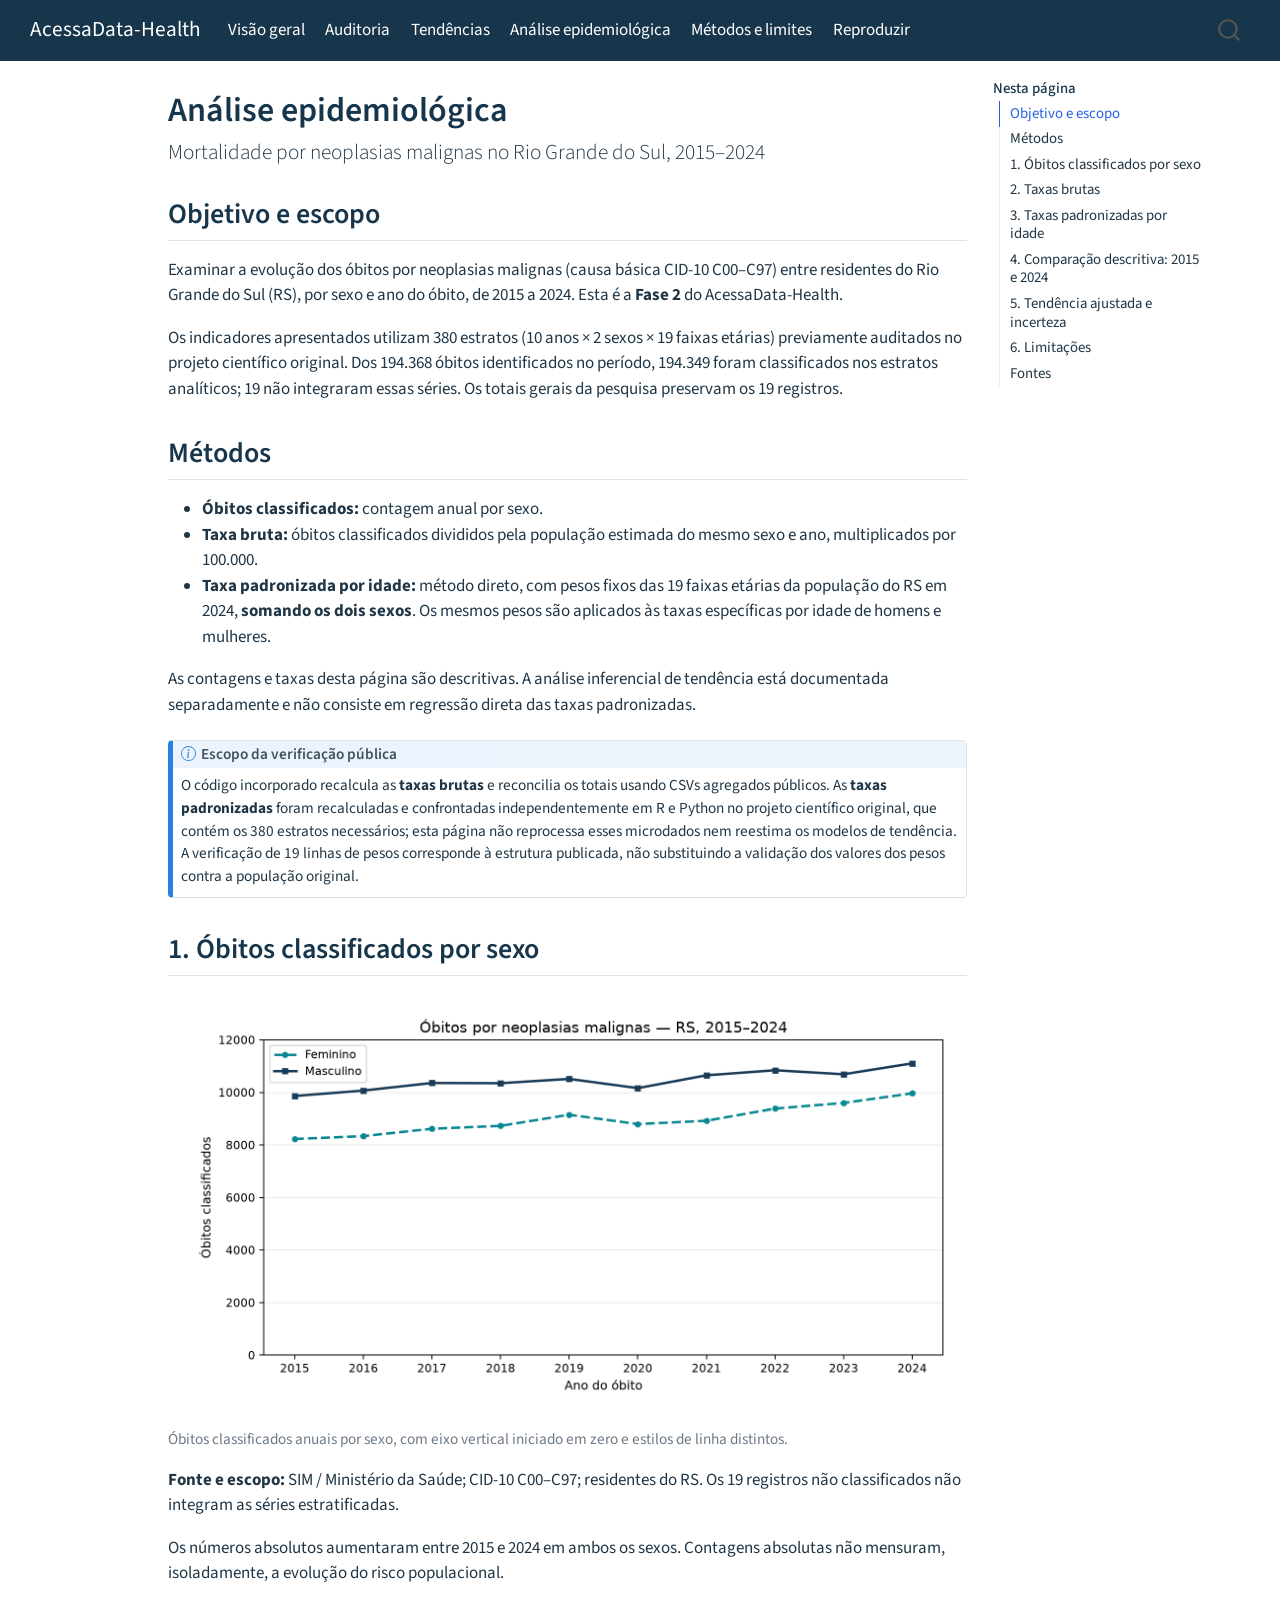
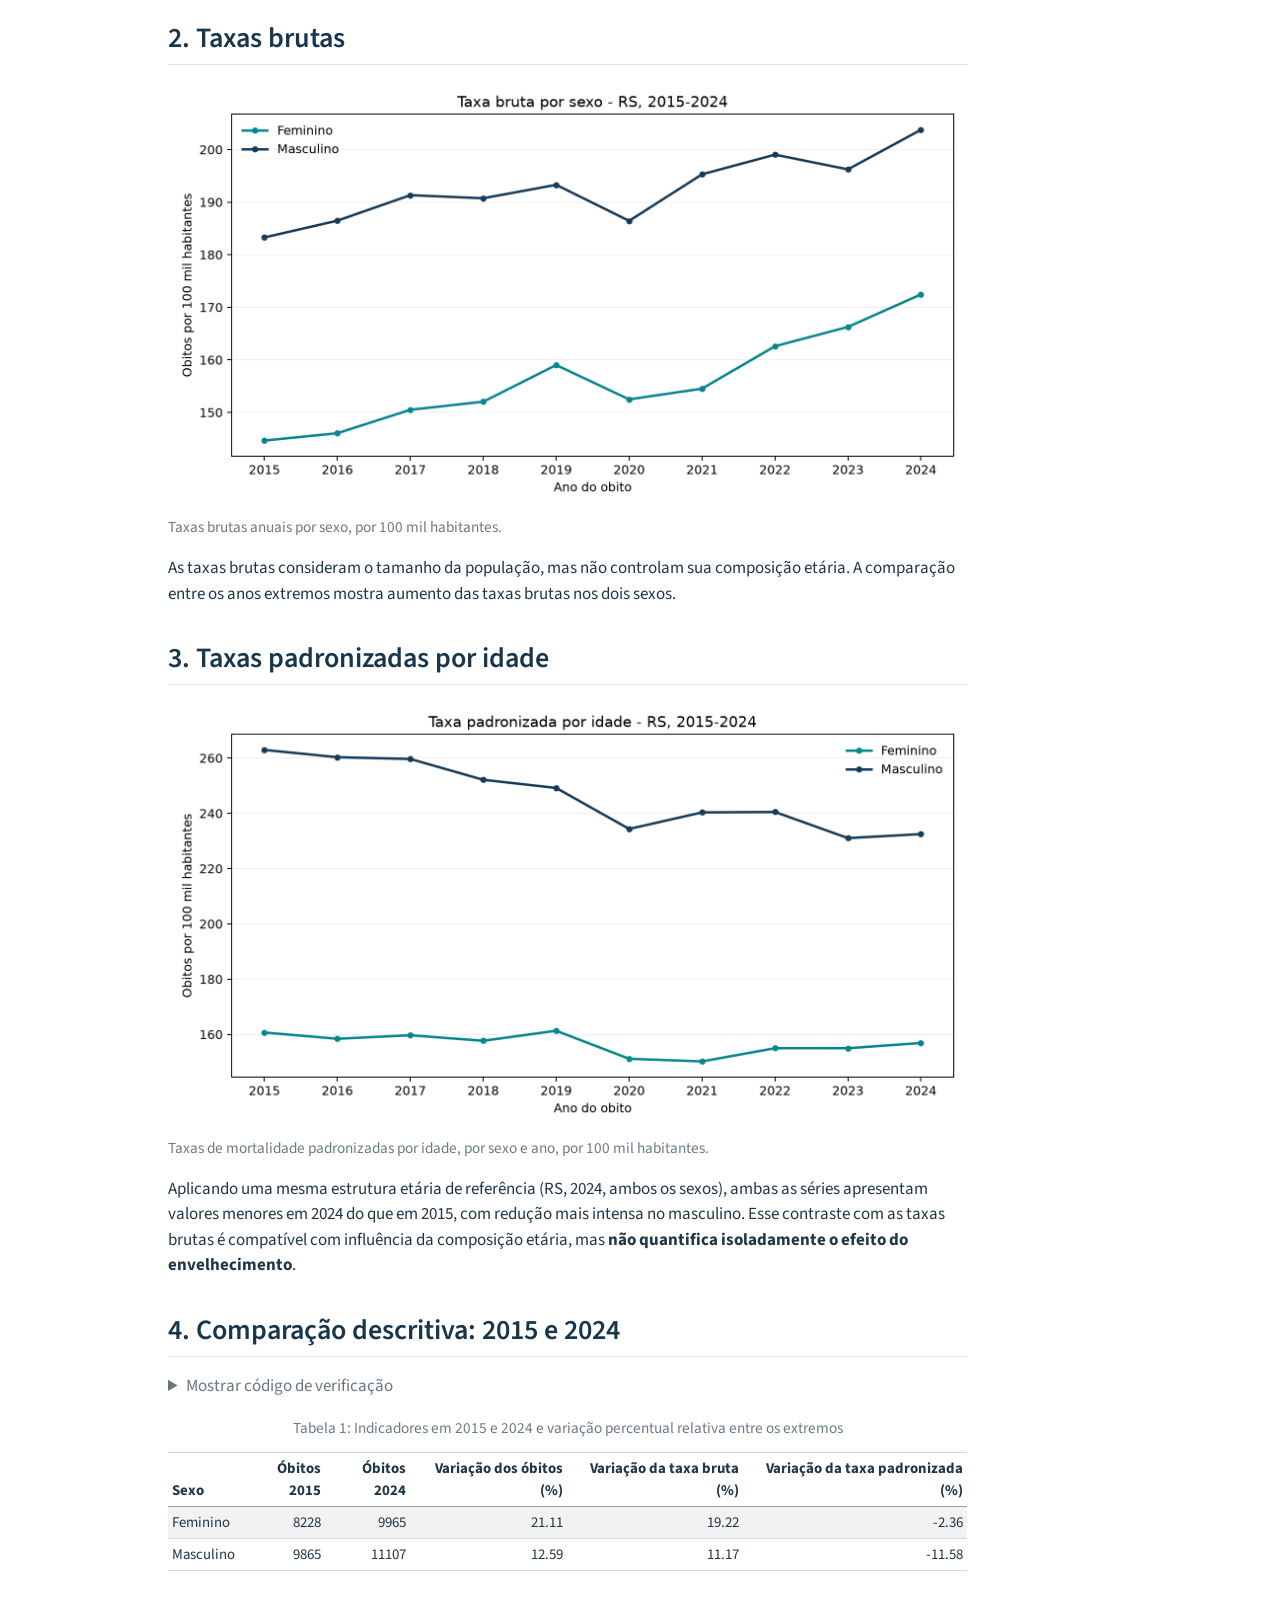
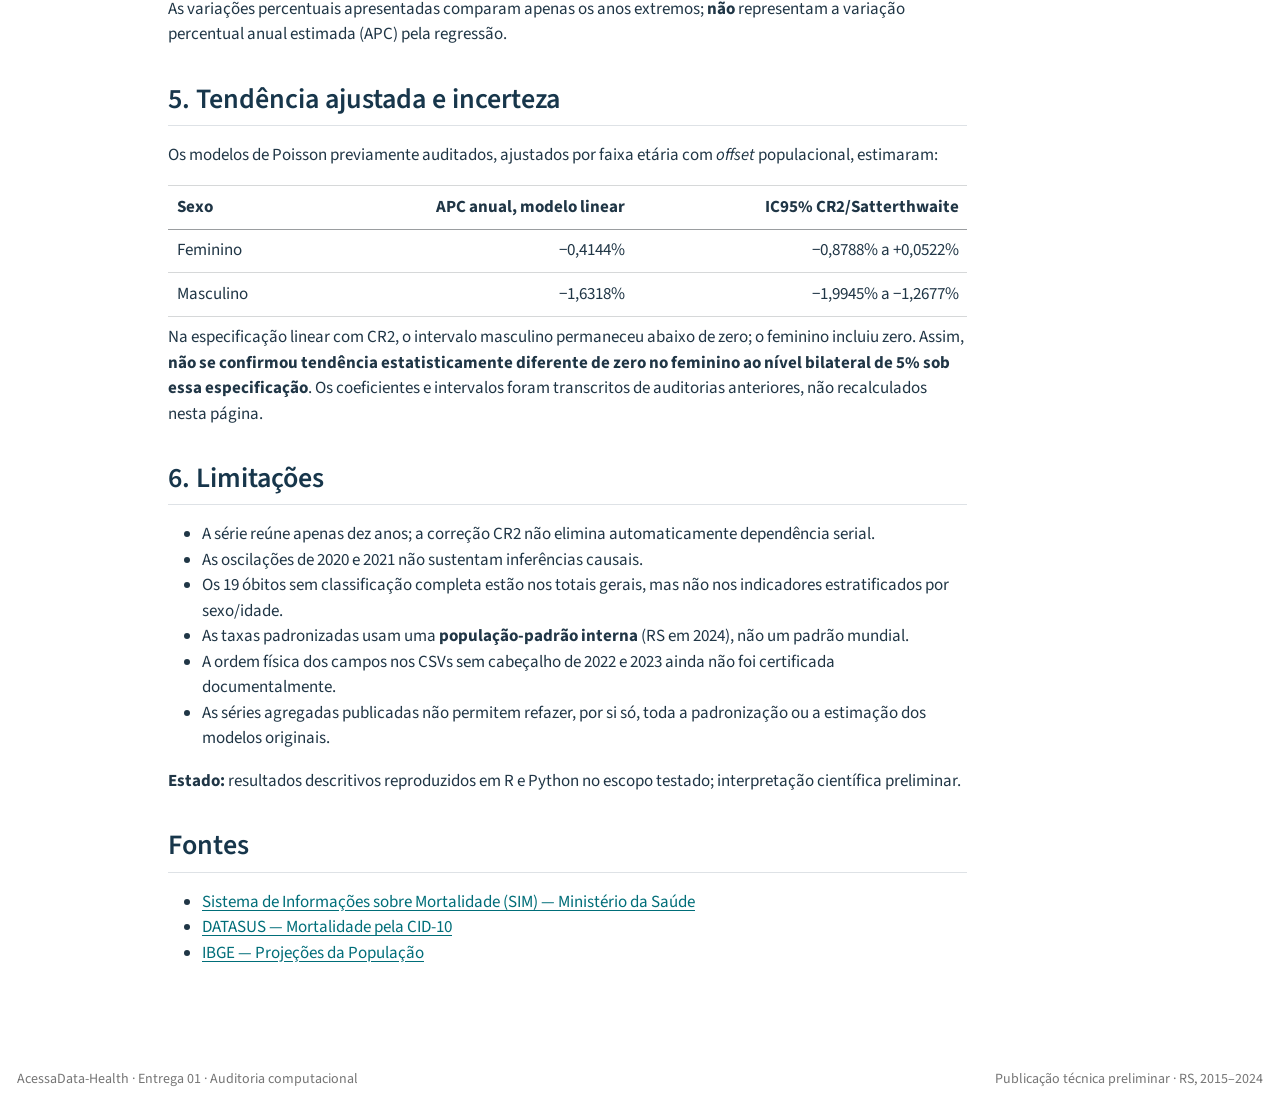
==== docs/analise_epidemiologica.html @ 7ca45cd9 "feat(health): adiciona analise epidemiologica da fase 2" ====
<!DOCTYPE html>
<html xmlns="http://www.w3.org/1999/xhtml" lang="pt-BR" xml:lang="pt-BR"><head>

<meta charset="utf-8">
<meta name="generator" content="quarto-1.11.9">

<meta name="viewport" content="width=device-width, initial-scale=1.0, user-scalable=yes">


<title>Análise epidemiológica – AcessaData-Health</title>
<style>
/* Default styles provided by pandoc.
** See https://pandoc.org/MANUAL.html#variables-for-html for config info.
*/
span.smallcaps{font-variant: small-caps;}
div.columns{display: flex; gap: 1.5em;}
div.column{flex: auto;}
@media screen {
div.columns{gap: min(4vw, 1.5em);}
div.column{overflow-x: auto;}
}
div.hanging-indent{margin-left: 1.5em; text-indent: -1.5em;}
ul.task-list{list-style: none;}
ul.task-list li input[type="checkbox"] {
  width: 0.8em;
  margin: 0 0.8em 0.2em -1em; /* quarto-specific, see https://github.com/quarto-dev/quarto-cli/issues/4556 */ 
  vertical-align: middle;
}
/* CSS for syntax highlighting */
html { -webkit-text-size-adjust: 100%; }
pre > code.sourceCode { white-space: pre; position: relative; }
pre > code.sourceCode > span { display: inline-block; line-height: 1.25; }
pre > code.sourceCode > span:empty { height: 1.2em; }
.sourceCode { overflow: visible; }
code.sourceCode > span { color: inherit; text-decoration: inherit; }
div.sourceCode { margin: 1em 0; }
pre.sourceCode { margin: 0; }
@media screen {
div.sourceCode { overflow: auto; }
}
@media print {
pre > code.sourceCode { white-space: pre-wrap; }
pre > code.sourceCode > span { text-indent: -5em; padding-left: 5em; }
}
pre.numberSource code
  { counter-reset: source-line 0; }
pre.numberSource code > span
  { position: relative; left: -4em; counter-increment: source-line; }
pre.numberSource code > span > a:first-child::before
  { content: counter(source-line);
    position: relative; left: -1em; text-align: right; vertical-align: baseline;
    border: none; display: inline-block;
    -webkit-touch-callout: none; -webkit-user-select: none;
    -khtml-user-select: none; -moz-user-select: none;
    -ms-user-select: none; user-select: none;
    padding: 0 4px; width: 4em;
  }
pre.numberSource { margin-left: 3em;  padding-left: 4px; }
div.sourceCode
  {   }
@media screen {
pre > code.sourceCode > span > a:first-child::before { text-decoration: underline; }
}
</style>


<script src="site_libs/quarto-nav/quarto-nav.js"></script>
<script src="site_libs/quarto-nav/headroom.min.js"></script>
<script src="site_libs/clipboard/clipboard.min.js"></script>
<script src="site_libs/quarto-search/autocomplete.umd.js"></script>
<script src="site_libs/quarto-search/fuse.min.js"></script>
<script src="site_libs/quarto-search/quarto-search.js"></script>
<meta name="quarto:offset" content="./">
<script src="site_libs/quarto-html/quarto.js" type="module"></script>
<script src="site_libs/quarto-html/tabsets/tabsets.js" type="module"></script>
<script src="site_libs/quarto-html/scrollable-regions/scrollable-regions.js" type="module"></script>
<script src="site_libs/quarto-html/popper.min.js"></script>
<script src="site_libs/quarto-html/tippy.umd.min.js"></script>
<script src="site_libs/quarto-html/anchor.min.js"></script>
<link href="site_libs/quarto-html/tippy.css" rel="stylesheet">
<link href="site_libs/quarto-html/quarto-syntax-highlighting-63b5708e65d6cd79cd7618c58d0c21e7.css" rel="stylesheet" id="quarto-text-highlighting-styles">
<script src="site_libs/bootstrap/bootstrap.min.js"></script>
<link href="site_libs/bootstrap/bootstrap-icons.css" rel="stylesheet">
<link href="site_libs/bootstrap/bootstrap-48eea8e06ff06eb442a2daacfce5ac08.min.css" rel="stylesheet" append-hash="true" id="quarto-bootstrap" data-mode="light">
<script id="quarto-search-options" type="application/json">{
  "location": "navbar",
  "copy-button": false,
  "collapse-after": 3,
  "panel-placement": "end",
  "type": "overlay",
  "limit": 50,
  "keyboard-shortcut": [
    "f",
    "/",
    "s"
  ],
  "show-item-context": false,
  "language": {
    "search-no-results-text": "Nenhum resultado",
    "search-matching-documents-text": "documentos correspondentes",
    "search-copy-link-title": "Copiar link para a busca",
    "search-hide-matches-text": "Esconder correspondências adicionais",
    "search-more-match-text": "mais correspondência neste documento",
    "search-more-matches-text": "mais correspondências neste documento",
    "search-clear-button-title": "Limpar",
    "search-text-placeholder": "",
    "search-detached-cancel-button-title": "Cancelar",
    "search-submit-button-title": "Enviar",
    "search-label": "Procurar"
  }
}</script>


<link rel="stylesheet" href="styles.css">
</head>

<body class="nav-fixed quarto-light"><a id="quarto-skip-link" class="visually-hidden-focusable" href="#quarto-document-content">Pular para o conteúdo principal</a>

<div id="quarto-search-results"></div>
  <header id="quarto-header" class="headroom fixed-top">
    <nav class="navbar navbar-expand-lg " data-bs-theme="dark" aria-label="Site">
      <div class="navbar-container container-fluid">
      <div class="navbar-brand-container mx-auto">
    <a class="navbar-brand" href="./index.html">
    <span class="navbar-title">AcessaData-Health</span>
    </a>
  </div>
          <button class="navbar-toggler" type="button" data-bs-toggle="collapse" data-bs-target="#navbarCollapse" aria-controls="navbarCollapse" aria-expanded="false" aria-label="Alternar de navegação" onclick="if (window.quartoToggleHeadroom) { window.quartoToggleHeadroom(); }">
  <span class="navbar-toggler-icon"></span>
</button>
          <div class="collapse navbar-collapse" id="navbarCollapse">
            <ul class="navbar-nav navbar-nav-scroll me-auto">
  <li class="nav-item">
    <a class="nav-link" href="./index.html"> 
<span class="menu-text">Visão geral</span></a>
  </li>  
  <li class="nav-item">
    <a class="nav-link" href="./auditoria.html"> 
<span class="menu-text">Auditoria</span></a>
  </li>  
  <li class="nav-item">
    <a class="nav-link" href="./tendencias.html"> 
<span class="menu-text">Tendências</span></a>
  </li>  
  <li class="nav-item">
    <a class="nav-link active" href="./analise_epidemiologica.html" aria-current="page"> 
<span class="menu-text">Análise epidemiológica</span></a>
  </li>  
  <li class="nav-item">
    <a class="nav-link" href="./metodologia.html"> 
<span class="menu-text">Métodos e limites</span></a>
  </li>  
  <li class="nav-item">
    <a class="nav-link" href="./reproducibilidade.html"> 
<span class="menu-text">Reproduzir</span></a>
  </li>  
</ul>
          </div> <!-- /navcollapse -->
            <div class="quarto-navbar-tools">
</div>
            <div id="quarto-search" class="" title="Procurar"></div>
      </div> <!-- /container-fluid -->
    </nav>
</header>
<!-- content -->
<div id="quarto-content" class="quarto-container page-columns page-rows-contents page-layout-article page-navbar">
<!-- sidebar -->
<!-- margin-sidebar -->
    <div id="quarto-margin-sidebar" class="sidebar margin-sidebar">
        <nav id="TOC" role="doc-toc" aria-labelledby="toc-title" class="toc-active">
    <h2 id="toc-title">Nesta página</h2>
   
  <ul>
  <li><a href="#objetivo-e-escopo" id="toc-objetivo-e-escopo" class="nav-link active" data-scroll-target="#objetivo-e-escopo">Objetivo e escopo</a></li>
  <li><a href="#métodos" id="toc-métodos" class="nav-link" data-scroll-target="#métodos">Métodos</a></li>
  <li><a href="#óbitos-classificados-por-sexo" id="toc-óbitos-classificados-por-sexo" class="nav-link" data-scroll-target="#óbitos-classificados-por-sexo">1. Óbitos classificados por sexo</a></li>
  <li><a href="#taxas-brutas" id="toc-taxas-brutas" class="nav-link" data-scroll-target="#taxas-brutas">2. Taxas brutas</a></li>
  <li><a href="#taxas-padronizadas-por-idade" id="toc-taxas-padronizadas-por-idade" class="nav-link" data-scroll-target="#taxas-padronizadas-por-idade">3. Taxas padronizadas por idade</a></li>
  <li><a href="#comparação-descritiva-2015-e-2024" id="toc-comparação-descritiva-2015-e-2024" class="nav-link" data-scroll-target="#comparação-descritiva-2015-e-2024">4. Comparação descritiva: 2015 e 2024</a></li>
  <li><a href="#tendência-ajustada-e-incerteza" id="toc-tendência-ajustada-e-incerteza" class="nav-link" data-scroll-target="#tendência-ajustada-e-incerteza">5. Tendência ajustada e incerteza</a></li>
  <li><a href="#limitações" id="toc-limitações" class="nav-link" data-scroll-target="#limitações">6. Limitações</a></li>
  <li><a href="#fontes" id="toc-fontes" class="nav-link" data-scroll-target="#fontes">Fontes</a></li>
  </ul>
</nav>
    </div>
<!-- main -->
<main class="content" id="quarto-document-content" tabindex="-1">

<header id="title-block-header" class="quarto-title-block default">
<div class="quarto-title">
<h1 class="title">Análise epidemiológica</h1>
<p class="subtitle lead">Mortalidade por neoplasias malignas no Rio Grande do Sul, 2015–2024</p>
</div>



<div class="quarto-title-meta">

    
  
    
  </div>
  


</header>


<section id="objetivo-e-escopo" class="level2">
<h2 class="anchored" data-anchor-id="objetivo-e-escopo">Objetivo e escopo</h2>
<p>Examinar a evolução dos óbitos por neoplasias malignas (causa básica CID-10 C00–C97) entre residentes do Rio Grande do Sul (RS), por sexo e ano do óbito, de 2015 a 2024. Esta é a <strong>Fase 2</strong> do AcessaData-Health.</p>
<p>Os indicadores apresentados utilizam 380 estratos (10 anos × 2 sexos × 19 faixas etárias) previamente auditados no projeto científico original. Dos 194.368 óbitos identificados no período, 194.349 foram classificados nos estratos analíticos; 19 não integraram essas séries. Os totais gerais da pesquisa preservam os 19 registros.</p>
</section>
<section id="métodos" class="level2">
<h2 class="anchored" data-anchor-id="métodos">Métodos</h2>
<ul>
<li><strong>Óbitos classificados:</strong> contagem anual por sexo.</li>
<li><strong>Taxa bruta:</strong> óbitos classificados divididos pela população estimada do mesmo sexo e ano, multiplicados por 100.000.</li>
<li><strong>Taxa padronizada por idade:</strong> método direto, com pesos fixos das 19 faixas etárias da população do RS em 2024, <strong>somando os dois sexos</strong>. Os mesmos pesos são aplicados às taxas específicas por idade de homens e mulheres.</li>
</ul>
<p>As contagens e taxas desta página são descritivas. A análise inferencial de tendência está documentada separadamente e não consiste em regressão direta das taxas padronizadas.</p>
<div class="callout callout-style-default callout-note callout-titled">
<div class="callout-header d-flex align-content-center">
<div class="callout-icon-container">
<i class="callout-icon"></i>
</div>
<div class="callout-title-container flex-fill">
<span class="screen-reader-only">Nota</span>Escopo da verificação pública
</div>
</div>
<div class="callout-body-container callout-body">
<p>O código incorporado recalcula as <strong>taxas brutas</strong> e reconcilia os totais usando CSVs agregados públicos. As <strong>taxas padronizadas</strong> foram recalculadas e confrontadas independentemente em R e Python no projeto científico original, que contém os 380 estratos necessários; esta página não reprocessa esses microdados nem reestima os modelos de tendência. A verificação de 19 linhas de pesos corresponde à estrutura publicada, não substituindo a validação dos valores dos pesos contra a população original.</p>
</div>
</div>
</section>
<section id="óbitos-classificados-por-sexo" class="level2">
<h2 class="anchored" data-anchor-id="óbitos-classificados-por-sexo">1. Óbitos classificados por sexo</h2>
<div class="quarto-figure quarto-figure-center">
<figure class="figure">
<p><img src="imagens_fase02/obitos_classificados_por_sexo_padronizado.png" class="img-fluid figure-img" style="width:100.0%" alt="Gráfico de linhas de 2015 a 2024. Os óbitos classificados masculinos permanecem acima dos femininos em todos os anos. Ambas as séries terminam acima de seus valores de 2015. A escala vertical começa em zero."></p>
<figcaption>Óbitos classificados anuais por sexo, com eixo vertical iniciado em zero e estilos de linha distintos.</figcaption>
</figure>
</div>
<p><strong>Fonte e escopo:</strong> SIM / Ministério da Saúde; CID-10 C00–C97; residentes do RS. Os 19 registros não classificados não integram as séries estratificadas.</p>
<p>Os números absolutos aumentaram entre 2015 e 2024 em ambos os sexos. Contagens absolutas não mensuram, isoladamente, a evolução do risco populacional.</p>
</section>
<section id="taxas-brutas" class="level2">
<h2 class="anchored" data-anchor-id="taxas-brutas">2. Taxas brutas</h2>
<div class="quarto-figure quarto-figure-center">
<figure class="figure">
<p><img src="imagens_fase02/taxa_bruta_por_sexo.png" class="img-fluid figure-img" style="width:100.0%" alt="Gráfico de linhas de taxas brutas por 100 mil habitantes, de 2015 a 2024. As séries masculina e feminina apresentam valores mais altos em 2024 do que em 2015."></p>
<figcaption>Taxas brutas anuais por sexo, por 100 mil habitantes.</figcaption>
</figure>
</div>
<p>As taxas brutas consideram o tamanho da população, mas não controlam sua composição etária. A comparação entre os anos extremos mostra aumento das taxas brutas nos dois sexos.</p>
</section>
<section id="taxas-padronizadas-por-idade" class="level2">
<h2 class="anchored" data-anchor-id="taxas-padronizadas-por-idade">3. Taxas padronizadas por idade</h2>
<div class="quarto-figure quarto-figure-center">
<figure class="figure">
<p><img src="imagens_fase02/taxa_padronizada_por_sexo.png" class="img-fluid figure-img" style="width:100.0%" alt="Gráfico de linhas das taxas padronizadas por idade, de 2015 a 2024. A série masculina apresenta queda expressiva no período, enquanto a feminina oscila em faixa mais estreita e termina ligeiramente abaixo do valor inicial."></p>
<figcaption>Taxas de mortalidade padronizadas por idade, por sexo e ano, por 100 mil habitantes.</figcaption>
</figure>
</div>
<p>Aplicando uma mesma estrutura etária de referência (RS, 2024, ambos os sexos), ambas as séries apresentam valores menores em 2024 do que em 2015, com redução mais intensa no masculino. Esse contraste com as taxas brutas é compatível com influência da composição etária, mas <strong>não quantifica isoladamente o efeito do envelhecimento</strong>.</p>
</section>
<section id="comparação-descritiva-2015-e-2024" class="level2">
<h2 class="anchored" data-anchor-id="comparação-descritiva-2015-e-2024">4. Comparação descritiva: 2015 e 2024</h2>
<div class="cell">
<details class="code-fold">
<summary>Mostrar código de verificação</summary>
<div class="code-copy-outer-scaffold"><div class="sourceCode cell-code" id="cb1"><pre class="sourceCode r code-with-copy"><code class="sourceCode r"><span id="cb1-1"><a href="#cb1-1" aria-hidden="true" tabindex="-1"></a>inicio <span class="ot">&lt;-</span> series[series<span class="sc">$</span>ano <span class="sc">==</span> <span class="dv">2015</span>, ]</span>
<span id="cb1-2"><a href="#cb1-2" aria-hidden="true" tabindex="-1"></a>fim <span class="ot">&lt;-</span> series[series<span class="sc">$</span>ano <span class="sc">==</span> <span class="dv">2024</span>, ]</span>
<span id="cb1-3"><a href="#cb1-3" aria-hidden="true" tabindex="-1"></a>comp <span class="ot">&lt;-</span> <span class="fu">merge</span>(inicio, fim, <span class="at">by =</span> <span class="st">"sexo"</span>, <span class="at">suffixes =</span> <span class="fu">c</span>(<span class="st">"_2015"</span>, <span class="st">"_2024"</span>))</span>
<span id="cb1-4"><a href="#cb1-4" aria-hidden="true" tabindex="-1"></a>var_pct <span class="ot">&lt;-</span> <span class="cf">function</span>(x0, x1) <span class="dv">100</span> <span class="sc">*</span> (x1 <span class="sc">/</span> x0 <span class="sc">-</span> <span class="dv">1</span>)</span>
<span id="cb1-5"><a href="#cb1-5" aria-hidden="true" tabindex="-1"></a></span>
<span id="cb1-6"><a href="#cb1-6" aria-hidden="true" tabindex="-1"></a>resumo <span class="ot">&lt;-</span> <span class="fu">data.frame</span>(</span>
<span id="cb1-7"><a href="#cb1-7" aria-hidden="true" tabindex="-1"></a>  <span class="at">Sexo =</span> comp<span class="sc">$</span>sexo,</span>
<span id="cb1-8"><a href="#cb1-8" aria-hidden="true" tabindex="-1"></a>  <span class="st">`</span><span class="at">Óbitos 2015</span><span class="st">`</span> <span class="ot">=</span> comp<span class="sc">$</span>obitos_classificados_2015,</span>
<span id="cb1-9"><a href="#cb1-9" aria-hidden="true" tabindex="-1"></a>  <span class="st">`</span><span class="at">Óbitos 2024</span><span class="st">`</span> <span class="ot">=</span> comp<span class="sc">$</span>obitos_classificados_2024,</span>
<span id="cb1-10"><a href="#cb1-10" aria-hidden="true" tabindex="-1"></a>  <span class="st">`</span><span class="at">Variação dos óbitos (%)</span><span class="st">`</span> <span class="ot">=</span> <span class="fu">round</span>(<span class="fu">var_pct</span>(comp<span class="sc">$</span>obitos_classificados_2015, comp<span class="sc">$</span>obitos_classificados_2024), <span class="dv">2</span>),</span>
<span id="cb1-11"><a href="#cb1-11" aria-hidden="true" tabindex="-1"></a>  <span class="st">`</span><span class="at">Variação da taxa bruta (%)</span><span class="st">`</span> <span class="ot">=</span> <span class="fu">round</span>(<span class="fu">var_pct</span>(comp<span class="sc">$</span>taxa_bruta_100mil_2015, comp<span class="sc">$</span>taxa_bruta_100mil_2024), <span class="dv">2</span>),</span>
<span id="cb1-12"><a href="#cb1-12" aria-hidden="true" tabindex="-1"></a>  <span class="st">`</span><span class="at">Variação da taxa padronizada (%)</span><span class="st">`</span> <span class="ot">=</span> <span class="fu">round</span>(<span class="fu">var_pct</span>(comp<span class="sc">$</span>taxa_padronizada_100mil_2015, comp<span class="sc">$</span>taxa_padronizada_100mil_2024), <span class="dv">2</span>),</span>
<span id="cb1-13"><a href="#cb1-13" aria-hidden="true" tabindex="-1"></a>  <span class="at">check.names =</span> <span class="cn">FALSE</span></span>
<span id="cb1-14"><a href="#cb1-14" aria-hidden="true" tabindex="-1"></a>)</span>
<span id="cb1-15"><a href="#cb1-15" aria-hidden="true" tabindex="-1"></a>knitr<span class="sc">::</span><span class="fu">kable</span>(resumo, <span class="at">format =</span> <span class="st">"html"</span>, <span class="at">digits =</span> <span class="dv">2</span>)</span></code></pre></div><button title="Copiar para a área de transferência" class="code-copy-button"><i class="bi"></i></button></div>
</details>
<div id="tbl-comparacao-fase02" class="cell quarto-float quarto-figure quarto-figure-center anchored">
<figure class="quarto-float quarto-float-tbl figure">
<figcaption class="quarto-float-caption-top quarto-float-caption quarto-float-tbl" id="tbl-comparacao-fase02-caption-0ceaefa1-69ba-4598-a22c-09a6ac19f8ca">
Tabela&nbsp;1: Indicadores em 2015 e 2024 e variação percentual relativa entre os extremos
</figcaption>
<div aria-describedby="tbl-comparacao-fase02-caption-0ceaefa1-69ba-4598-a22c-09a6ac19f8ca">
<div class="cell-output-display">
<table class="cell caption-top table table-sm table-striped small">
<thead>
<tr class="header">
<th style="text-align: left;" data-quarto-table-cell-role="th">Sexo</th>
<th style="text-align: right;" data-quarto-table-cell-role="th">Óbitos 2015</th>
<th style="text-align: right;" data-quarto-table-cell-role="th">Óbitos 2024</th>
<th style="text-align: right;" data-quarto-table-cell-role="th">Variação dos óbitos (%)</th>
<th style="text-align: right;" data-quarto-table-cell-role="th">Variação da taxa bruta (%)</th>
<th style="text-align: right;" data-quarto-table-cell-role="th">Variação da taxa padronizada (%)</th>
</tr>
</thead>
<tbody>
<tr class="odd">
<td style="text-align: left;">Feminino</td>
<td style="text-align: right;">8228</td>
<td style="text-align: right;">9965</td>
<td style="text-align: right;">21.11</td>
<td style="text-align: right;">19.22</td>
<td style="text-align: right;">-2.36</td>
</tr>
<tr class="even">
<td style="text-align: left;">Masculino</td>
<td style="text-align: right;">9865</td>
<td style="text-align: right;">11107</td>
<td style="text-align: right;">12.59</td>
<td style="text-align: right;">11.17</td>
<td style="text-align: right;">-11.58</td>
</tr>
</tbody>
</table>
</div>
</div>
</figure>
</div>
</div>
<p>As variações percentuais apresentadas comparam apenas os anos extremos; <strong>não</strong> representam a variação percentual anual estimada (APC) pela regressão.</p>
</section>
<section id="tendência-ajustada-e-incerteza" class="level2">
<h2 class="anchored" data-anchor-id="tendência-ajustada-e-incerteza">5. Tendência ajustada e incerteza</h2>
<p>Os modelos de Poisson previamente auditados, ajustados por faixa etária com <em>offset</em> populacional, estimaram:</p>
<table class="caption-top table">
<thead>
<tr class="header">
<th>Sexo</th>
<th style="text-align: right;">APC anual, modelo linear</th>
<th style="text-align: right;">IC95% CR2/Satterthwaite</th>
</tr>
</thead>
<tbody>
<tr class="odd">
<td>Feminino</td>
<td style="text-align: right;">−0,4144%</td>
<td style="text-align: right;">−0,8788% a +0,0522%</td>
</tr>
<tr class="even">
<td>Masculino</td>
<td style="text-align: right;">−1,6318%</td>
<td style="text-align: right;">−1,9945% a −1,2677%</td>
</tr>
</tbody>
</table>
<p>Na especificação linear com CR2, o intervalo masculino permaneceu abaixo de zero; o feminino incluiu zero. Assim, <strong>não se confirmou tendência estatisticamente diferente de zero no feminino ao nível bilateral de 5% sob essa especificação</strong>. Os coeficientes e intervalos foram transcritos de auditorias anteriores, não recalculados nesta página.</p>
</section>
<section id="limitações" class="level2">
<h2 class="anchored" data-anchor-id="limitações">6. Limitações</h2>
<ul>
<li>A série reúne apenas dez anos; a correção CR2 não elimina automaticamente dependência serial.</li>
<li>As oscilações de 2020 e 2021 não sustentam inferências causais.</li>
<li>Os 19 óbitos sem classificação completa estão nos totais gerais, mas não nos indicadores estratificados por sexo/idade.</li>
<li>As taxas padronizadas usam uma <strong>população-padrão interna</strong> (RS em 2024), não um padrão mundial.</li>
<li>A ordem física dos campos nos CSVs sem cabeçalho de 2022 e 2023 ainda não foi certificada documentalmente.</li>
<li>As séries agregadas publicadas não permitem refazer, por si só, toda a padronização ou a estimação dos modelos originais.</li>
</ul>
<p><strong>Estado:</strong> resultados descritivos reproduzidos em R e Python no escopo testado; interpretação científica preliminar.</p>
</section>
<section id="fontes" class="level2">
<h2 class="anchored" data-anchor-id="fontes">Fontes</h2>
<ul>
<li><a href="https://dadosabertos.saude.gov.br/dataset/sim">Sistema de Informações sobre Mortalidade (SIM) — Ministério da Saúde</a></li>
<li><a href="https://datasus.saude.gov.br/mortalidade-desde-1996-pela-cid-10/">DATASUS — Mortalidade pela CID-10</a></li>
<li><a href="https://www.ibge.gov.br/estatisticas/sociais/populacao/9109-projecao-da-populacao.html">IBGE — Projeções da População</a></li>
</ul>


</section>

</main> <!-- /main -->
<script id="quarto-html-after-body" type="application/javascript">
  window.document.addEventListener("DOMContentLoaded", function (event) {
    const icon = "";
    const anchorJS = new window.AnchorJS();
    anchorJS.options = {
      placement: 'right',
      icon: icon
    };
    anchorJS.add('.anchored');
    const isCodeAnnotation = (el) => {
      for (const clz of el.classList) {
        if (clz.startsWith('code-annotation-')) {                     
          return true;
        }
      }
      return false;
    }
    const onCopySuccess = function(e) {
      // button target
      const button = e.trigger;
      // don't keep focus
      button.blur();
      // flash "checked"
      button.classList.add('code-copy-button-checked');
      var currentTitle = button.getAttribute("title");
      button.setAttribute("title", "Copiada");
      let tooltip;
      if (window.bootstrap) {
        button.setAttribute("data-bs-toggle", "tooltip");
        button.setAttribute("data-bs-placement", "left");
        button.setAttribute("data-bs-title", "Copiada");
        tooltip = new bootstrap.Tooltip(button, 
          { trigger: "manual", 
            customClass: "code-copy-button-tooltip",
            offset: [0, -8]});
        tooltip.show();    
      }
      setTimeout(function() {
        if (tooltip) {
          tooltip.hide();
          button.removeAttribute("data-bs-title");
          button.removeAttribute("data-bs-toggle");
          button.removeAttribute("data-bs-placement");
        }
        button.setAttribute("title", currentTitle);
        button.classList.remove('code-copy-button-checked');
      }, 1000);
      // clear code selection
      e.clearSelection();
    }
    const getTextToCopy = function(trigger) {
      const outerScaffold = trigger.parentElement.cloneNode(true);
      const codeEl = outerScaffold.querySelector('code');
      for (const childEl of codeEl.children) {
        if (isCodeAnnotation(childEl)) {
          childEl.remove();
        }
      }
      return codeEl.innerText;
    }
    const clipboard = new window.ClipboardJS('.code-copy-button:not([data-in-quarto-modal])', {
      text: getTextToCopy
    });
    clipboard.on('success', onCopySuccess);
    if (window.document.getElementById('quarto-embedded-source-code-modal')) {
      const clipboardModal = new window.ClipboardJS('.code-copy-button[data-in-quarto-modal]', {
        text: getTextToCopy,
        container: window.document.getElementById('quarto-embedded-source-code-modal')
      });
      clipboardModal.on('success', onCopySuccess);
    }
      var localhostRegex = new RegExp(/^(?:http|https):\/\/localhost\:?[0-9]*\//);
      var mailtoRegex = new RegExp(/^mailto:/);
        var filterRegex = new RegExp('/' + window.location.host + '/');
      var isInternal = (href) => {
          return filterRegex.test(href) || localhostRegex.test(href) || mailtoRegex.test(href);
      }
      // Inspect non-navigation links and adorn them if external
      window.quartoDecorateExternalLinks = function (root) {
     var links = (root || window.document).querySelectorAll('a[href]:not(.nav-link):not(.navbar-brand):not(.toc-action):not(.sidebar-link):not(.sidebar-item-toggle):not(.pagination-link):not(.no-external):not([aria-hidden]):not(.dropdown-item):not(.quarto-navigation-tool):not(.about-link)');
      for (var i=0; i<links.length; i++) {
        const link = links[i];
        if (!isInternal(link.href)) {
          // undo the damage that might have been done by quarto-nav.js in the case of
          // links that we want to consider external
          if (link.dataset.originalHref !== undefined) {
            link.href = link.dataset.originalHref;
          }
          if (!link.classList.contains('no-external-icon')) {
          }
        }
      }
      };
      window.quartoDecorateExternalLinks(window.document);
    // Esc closes the popup (WCAG 1.4.13) and focus leaving both trigger and
    // popup closes it (WCAG 2.4.11); tippy handles neither for interactive popups.
    const hideOnEscAndFocusOut = {
      name: 'hideOnEscAndFocusOut',
      defaultValue: true,
      fn(instance) {
        const dismiss = () => {
          // A show scheduled by the trigger delay would otherwise reopen it
          instance.clearDelayTimeouts();
          instance.hide();
        };
        const onKeyDown = (event) => {
          if (event.key !== 'Escape') {
            return;
          }
          // Keep Esc from also reaching page handlers (e.g. reveal.js overview),
          // except an open reveal.js slide menu, which Esc should close too.
          // The menu handles keys only when its keyboard option is on.
          const menuHandlesEsc = window.Reveal?.getPlugin?.('menu')?.isOpen() &&
            window.Reveal.getConfig().menu?.keyboard !== false;
          if (!menuHandlesEsc) {
            event.stopPropagation();
          }
          if (instance.popper.contains(window.document.activeElement)) {
            // Disabled while refocusing so the focus trigger does not reopen it
            instance.disable();
            instance.reference.focus();
            instance.enable();
          }
          dismiss();
        };
        const onFocusOut = (event) => {
          const target = event.relatedTarget;
          if (target && !instance.reference.contains(target) &&
              !instance.popper.contains(target)) {
            dismiss();
          }
        };
        // On the trigger too: a click trigger (code-annotations: select) has no
        // blur handling. Attached for the instance's lifetime so leaving the
        // trigger also cancels a show still pending on the trigger delay.
        instance.reference.addEventListener('focusout', onFocusOut);
        return {
          onShow() {
            window.document.addEventListener('keydown', onKeyDown, true);
            instance.popper.addEventListener('focusout', onFocusOut);
          },
          onHide() {
            window.document.removeEventListener('keydown', onKeyDown, true);
            instance.popper.removeEventListener('focusout', onFocusOut);
          },
          onDestroy() {
            instance.reference.removeEventListener('focusout', onFocusOut);
          },
        };
      },
    };
    function tippyHover(el, contentFn, onTriggerFn, onUntriggerFn) {
      const config = {
        allowHTML: true,
        maxWidth: 500,
        delay: 100,
        arrow: false,
        appendTo: function(el) {
            return el.parentElement;
        },
        interactive: true,
        interactiveBorder: 10,
        theme: 'quarto',
        placement: 'bottom-start',
        plugins: [hideOnEscAndFocusOut],
      };
      if (contentFn) {
        config.content = contentFn;
      }
      if (onTriggerFn) {
        config.onTrigger = onTriggerFn;
      }
      if (onUntriggerFn) {
        config.onUntrigger = onUntriggerFn;
      }
      window.tippy(el, config); 
    }
    const noterefs = window.document.querySelectorAll('a[role="doc-noteref"]');
    for (var i=0; i<noterefs.length; i++) {
      const ref = noterefs[i];
      tippyHover(ref, function() {
        // use id or data attribute instead here
        let href = ref.getAttribute('data-footnote-href') || ref.getAttribute('href');
        try { href = new URL(href).hash; } catch {}
        const id = href.replace(/^#\/?/, "");
        const note = window.document.getElementById(id);
        if (note) {
          return note.innerHTML;
        } else {
          return "";
        }
      });
    }
    const xrefs = window.document.querySelectorAll('a.quarto-xref');
    const processXRef = (id, note) => {
      // Strip column container classes
      const stripColumnClz = (el) => {
        el.classList.remove("page-full", "page-columns");
        if (el.children) {
          for (const child of el.children) {
            stripColumnClz(child);
          }
        }
      }
      stripColumnClz(note)
      if (id === null || id.startsWith('sec-')) {
        // Special case sections, only their first couple elements
        const container = document.createElement("div");
        if (note.children && note.children.length > 2) {
          container.appendChild(note.children[0].cloneNode(true));
          for (let i = 1; i < note.children.length; i++) {
            const child = note.children[i];
            if (child.tagName === "P" && child.innerText === "") {
              continue;
            } else {
              container.appendChild(child.cloneNode(true));
              break;
            }
          }
          if (window.Quarto?.typesetMath) {
            window.Quarto.typesetMath(container);
          }
          return container.innerHTML
        } else {
          if (window.Quarto?.typesetMath) {
            window.Quarto.typesetMath(note);
          }
          return note.innerHTML;
        }
      } else {
        // Remove any anchor links if they are present
        const anchorLink = note.querySelector('a.anchorjs-link');
        if (anchorLink) {
          anchorLink.remove();
        }
        if (window.Quarto?.typesetMath) {
          window.Quarto.typesetMath(note);
        }
        if (note.classList.contains("callout")) {
          return note.outerHTML;
        } else {
          return note.innerHTML;
        }
      }
    }
    for (var i=0; i<xrefs.length; i++) {
      const xref = xrefs[i];
      tippyHover(xref, undefined, function(instance) {
        instance.disable();
        let url = xref.getAttribute('href');
        let hash = undefined; 
        if (url.startsWith('#')) {
          hash = url;
        } else {
          try { hash = new URL(url).hash; } catch {}
        }
        if (hash) {
          const id = hash.replace(/^#\/?/, "");
          const note = window.document.getElementById(id);
          if (note !== null) {
            try {
              const html = processXRef(id, note.cloneNode(true));
              instance.setContent(html);
            } finally {
              instance.enable();
              instance.show();
            }
          } else {
            // See if we can fetch this
            fetch(url.split('#')[0])
            .then(res => res.text())
            .then(html => {
              const parser = new DOMParser();
              const htmlDoc = parser.parseFromString(html, "text/html");
              const note = htmlDoc.getElementById(id);
              if (note !== null) {
                const html = processXRef(id, note);
                instance.setContent(html);
              } 
            }).finally(() => {
              instance.enable();
              instance.show();
            });
          }
        } else {
          // See if we can fetch a full url (with no hash to target)
          // This is a special case and we should probably do some content thinning / targeting
          fetch(url)
          .then(res => res.text())
          .then(html => {
            const parser = new DOMParser();
            const htmlDoc = parser.parseFromString(html, "text/html");
            const note = htmlDoc.querySelector('main.content');
            if (note !== null) {
              // This should only happen for chapter cross references
              // (since there is no id in the URL)
              // remove the first header
              if (note.children.length > 0 && note.children[0].tagName === "HEADER") {
                note.children[0].remove();
              }
              const html = processXRef(null, note);
              instance.setContent(html);
            } 
          }).finally(() => {
            instance.enable();
            instance.show();
          });
        }
      }, function(instance) {
      });
    }
        let selectedAnnoteEl;
        const selectorForAnnotation = ( cell, annotation) => {
          let cellAttr = 'data-code-cell="' + cell + '"';
          let lineAttr = 'data-code-annotation="' +  annotation + '"';
          const selector = 'span[' + cellAttr + '][' + lineAttr + ']';
          return selector;
        }
        const selectCodeLines = (annoteEl) => {
          const doc = window.document;
          const targetCell = annoteEl.getAttribute("data-target-cell");
          const targetAnnotation = annoteEl.getAttribute("data-target-annotation");
          const annoteSpan = window.document.querySelector(selectorForAnnotation(targetCell, targetAnnotation));
          const lines = annoteSpan.getAttribute("data-code-lines").split(",");
          const lineIds = lines.map((line) => {
            return targetCell + "-" + line;
          })
          // Each band is positioned against its own containing block, which is
          // not the offsetParent of the lines, so place it from client rects.
          const placeBand = (band, firstEl, lastEl, codeBlock) => {
            const container = band.offsetParent;
            if (container === null) {
              return;
            }
            const containerRect = container.getBoundingClientRect();
            // Reveal.js scales slides with a transform, so convert client
            // pixels back to the CSS pixels of the container.
            const scale = containerRect.height / container.offsetHeight || 1;
            const firstRect = firstEl.getBoundingClientRect();
            const lastRect = lastEl.getBoundingClientRect();
            const top = (firstRect.top - containerRect.top) / scale - container.clientTop + container.scrollTop;
            const height = (lastRect.bottom - firstRect.top) / scale;
            band.style.top = top - 2 + "px";
            band.style.height = height + 4 + "px";
            if (codeBlock) {
              // Without the copy button wrapper, the containing block is wider
              // than the code block, so span the code block explicitly.
              const blockRect = codeBlock.getBoundingClientRect();
              band.style.left = (blockRect.left - containerRect.left) / scale - container.clientLeft + container.scrollLeft + "px";
              band.style.width = blockRect.width / scale + "px";
            }
          };
          if (lineIds.length > 0) {
            const el = window.document.getElementById(lineIds[0]);
            const lastEl = window.document.getElementById(lineIds[lineIds.length - 1]);
            const parent = el.parentElement.parentElement;
            // cook up a div (if necessary) and position it
            let div = window.document.getElementById("code-annotation-line-highlight");
            if (div === null) {
              div = window.document.createElement("div");
              div.setAttribute("id", "code-annotation-line-highlight");
              div.style.position = 'absolute';
              parent.appendChild(div);
            }
            placeBand(div, el, lastEl, parent.closest("div.sourceCode") || parent);
            let gutterDiv = window.document.getElementById("code-annotation-line-highlight-gutter");
            if (gutterDiv === null) {
              gutterDiv = window.document.createElement("div");
              gutterDiv.setAttribute("id", "code-annotation-line-highlight-gutter");
              gutterDiv.style.position = 'absolute';
              const codeCell = window.document.getElementById(targetCell);
              const gutter = codeCell.querySelector('.code-annotation-gutter');
              gutter.appendChild(gutterDiv);
            }
            placeBand(gutterDiv, el, lastEl);
            selectedAnnoteEl = annoteEl;
          }
        };
        const unselectCodeLines = () => {
          const elementsIds = ["code-annotation-line-highlight", "code-annotation-line-highlight-gutter"];
          elementsIds.forEach((elId) => {
            const div = window.document.getElementById(elId);
            if (div) {
              div.remove();
            }
          });
          selectedAnnoteEl = undefined;
        };
          // Handle positioning of the toggle
      window.addEventListener(
        "resize",
        throttle(() => {
          elRect = undefined;
          if (selectedAnnoteEl) {
            selectCodeLines(selectedAnnoteEl);
          }
        }, 10)
      );
      function throttle(fn, ms) {
      let throttle = false;
      let timer;
        return (...args) => {
          if(!throttle) { // first call gets through
              fn.apply(this, args);
              throttle = true;
          } else { // all the others get throttled
              if(timer) clearTimeout(timer); // cancel #2
              timer = setTimeout(() => {
                fn.apply(this, args);
                timer = throttle = false;
              }, ms);
          }
        };
      }
        // Attach click handler to the DT
        const annoteDls = window.document.querySelectorAll('dt[data-target-cell]');
        for (const annoteDlNode of annoteDls) {
          annoteDlNode.addEventListener('click', (event) => {
            const clickedEl = event.target;
            if (clickedEl !== selectedAnnoteEl) {
              unselectCodeLines();
              const activeEl = window.document.querySelector('dt[data-target-cell].code-annotation-active');
              if (activeEl) {
                activeEl.classList.remove('code-annotation-active');
              }
              selectCodeLines(clickedEl);
              clickedEl.classList.add('code-annotation-active');
            } else {
              // Unselect the line
              unselectCodeLines();
              clickedEl.classList.remove('code-annotation-active');
            }
          });
        }
    const findCites = (el) => {
      const parentEl = el.parentElement;
      if (parentEl) {
        const cites = parentEl.dataset.cites;
        if (cites) {
          return {
            el,
            cites: cites.split(' ')
          };
        } else {
          return findCites(el.parentElement)
        }
      } else {
        return undefined;
      }
    };
    var bibliorefs = window.document.querySelectorAll('a[role="doc-biblioref"]');
    for (var i=0; i<bibliorefs.length; i++) {
      const ref = bibliorefs[i];
      const citeInfo = findCites(ref);
      if (citeInfo) {
        tippyHover(citeInfo.el, function() {
          var popup = window.document.createElement('div');
          citeInfo.cites.forEach(function(cite) {
            var citeDiv = window.document.createElement('div');
            citeDiv.classList.add('hanging-indent');
            citeDiv.classList.add('csl-entry');
            var biblioDiv = window.document.getElementById('ref-' + cite);
            if (biblioDiv) {
              citeDiv.innerHTML = biblioDiv.innerHTML;
            }
            popup.appendChild(citeDiv);
          });
          return popup.innerHTML;
        });
      }
    }
  });
  </script>
  <script type="application/javascript">
  window.quartoScrollableRegionsLabels = {"code":"Código deslocável","output":"Saída deslocável"};
  </script>
</div> <!-- /content -->
<footer class="footer">
  <div class="nav-footer">
    <div class="nav-footer-left">
<p>AcessaData-Health · Entrega 01 · Auditoria computacional</p>
</div>   
    <div class="nav-footer-center">
      &nbsp;
    </div>
    <div class="nav-footer-right">
<p>Publicação técnica preliminar · RS, 2015–2024</p>
</div>
  </div>
</footer>




</body></html>
---- docs/site_libs/quarto-html/tippy.css ----
.tippy-box[data-animation=fade][data-state=hidden]{opacity:0}[data-tippy-root]{max-width:calc(100vw - 10px)}.tippy-box{position:relative;background-color:#333;color:#fff;border-radius:4px;font-size:14px;line-height:1.4;white-space:normal;outline:0;transition-property:transform,visibility,opacity}.tippy-box[data-placement^=top]>.tippy-arrow{bottom:0}.tippy-box[data-placement^=top]>.tippy-arrow:before{bottom:-7px;left:0;border-width:8px 8px 0;border-top-color:initial;transform-origin:center top}.tippy-box[data-placement^=bottom]>.tippy-arrow{top:0}.tippy-box[data-placement^=bottom]>.tippy-arrow:before{top:-7px;left:0;border-width:0 8px 8px;border-bottom-color:initial;transform-origin:center bottom}.tippy-box[data-placement^=left]>.tippy-arrow{right:0}.tippy-box[data-placement^=left]>.tippy-arrow:before{border-width:8px 0 8px 8px;border-left-color:initial;right:-7px;transform-origin:center left}.tippy-box[data-placement^=right]>.tippy-arrow{left:0}.tippy-box[data-placement^=right]>.tippy-arrow:before{left:-7px;border-width:8px 8px 8px 0;border-right-color:initial;transform-origin:center right}.tippy-box[data-inertia][data-state=visible]{transition-timing-function:cubic-bezier(.54,1.5,.38,1.11)}.tippy-arrow{width:16px;height:16px;color:#333}.tippy-arrow:before{content:"";position:absolute;border-color:transparent;border-style:solid}.tippy-content{position:relative;padding:5px 9px;z-index:1}
---- docs/site_libs/quarto-html/quarto-syntax-highlighting-63b5708e65d6cd79cd7618c58d0c21e7.css ----
/* quarto syntax highlight colors */
:root {
  --quarto-hl-ot-color: #003B4F;
  --quarto-hl-at-color: #657422;
  --quarto-hl-ss-color: #20794D;
  --quarto-hl-an-color: #5E5E5E;
  --quarto-hl-fu-color: #4758AB;
  --quarto-hl-st-color: #20794D;
  --quarto-hl-cf-color: #003B4F;
  --quarto-hl-op-color: #5E5E5E;
  --quarto-hl-er-color: #AD0000;
  --quarto-hl-bn-color: #AD0000;
  --quarto-hl-al-color: #AD0000;
  --quarto-hl-va-color: #111111;
  --quarto-hl-bu-color: inherit;
  --quarto-hl-ex-color: inherit;
  --quarto-hl-pp-color: #AD0000;
  --quarto-hl-in-color: #5E5E5E;
  --quarto-hl-vs-color: #20794D;
  --quarto-hl-wa-color: #5E5E5E;
  --quarto-hl-do-color: #5E5E5E;
  --quarto-hl-im-color: #00769E;
  --quarto-hl-ch-color: #20794D;
  --quarto-hl-dt-color: #AD0000;
  --quarto-hl-fl-color: #AD0000;
  --quarto-hl-co-color: #5E5E5E;
  --quarto-hl-cv-color: #5E5E5E;
  --quarto-hl-cn-color: #8f5902;
  --quarto-hl-sc-color: #5E5E5E;
  --quarto-hl-dv-color: #AD0000;
  --quarto-hl-kw-color: #003B4F;
}

/* other quarto variables */
:root {
  --quarto-font-monospace: SFMono-Regular, Menlo, Monaco, Consolas, "Liberation Mono", "Courier New", monospace;
}

/* syntax highlight based on Pandoc's rules */
pre > code.sourceCode > span {
  color: #003B4F;
}

code.sourceCode > span {
  color: #003B4F;
}

div.sourceCode,
div.sourceCode pre.sourceCode {
  color: #003B4F;
}

/* Normal */
code span {
  color: #003B4F;
}

/* Alert */
code span.al {
  color: #AD0000;
  font-style: inherit;
}

/* Annotation */
code span.an {
  color: #5E5E5E;
  font-style: inherit;
}

/* Attribute */
code span.at {
  color: #657422;
  font-style: inherit;
}

/* BaseN */
code span.bn {
  color: #AD0000;
  font-style: inherit;
}

/* BuiltIn */
code span.bu {
  font-style: inherit;
}

/* ControlFlow */
code span.cf {
  color: #003B4F;
  font-weight: bold;
  font-style: inherit;
}

/* Char */
code span.ch {
  color: #20794D;
  font-style: inherit;
}

/* Constant */
code span.cn {
  color: #8f5902;
  font-style: inherit;
}

/* Comment */
code span.co {
  color: #5E5E5E;
  font-style: inherit;
}

/* CommentVar */
code span.cv {
  color: #5E5E5E;
  font-style: italic;
}

/* Documentation */
code span.do {
  color: #5E5E5E;
  font-style: italic;
}

/* DataType */
code span.dt {
  color: #AD0000;
  font-style: inherit;
}

/* DecVal */
code span.dv {
  color: #AD0000;
  font-style: inherit;
}

/* Error */
code span.er {
  color: #AD0000;
  font-style: inherit;
}

/* Extension */
code span.ex {
  font-style: inherit;
}

/* Float */
code span.fl {
  color: #AD0000;
  font-style: inherit;
}

/* Function */
code span.fu {
  color: #4758AB;
  font-style: inherit;
}

/* Import */
code span.im {
  color: #00769E;
  font-style: inherit;
}

/* Information */
code span.in {
  color: #5E5E5E;
  font-style: inherit;
}

/* Keyword */
code span.kw {
  color: #003B4F;
  font-weight: bold;
  font-style: inherit;
}

/* Operator */
code span.op {
  color: #5E5E5E;
  font-style: inherit;
}

/* Other */
code span.ot {
  color: #003B4F;
  font-style: inherit;
}

/* Preprocessor */
code span.pp {
  color: #AD0000;
  font-style: inherit;
}

/* SpecialChar */
code span.sc {
  color: #5E5E5E;
  font-style: inherit;
}

/* SpecialString */
code span.ss {
  color: #20794D;
  font-style: inherit;
}

/* String */
code span.st {
  color: #20794D;
  font-style: inherit;
}

/* Variable */
code span.va {
  color: #111111;
  font-style: inherit;
}

/* VerbatimString */
code span.vs {
  color: #20794D;
  font-style: inherit;
}

/* Warning */
code span.wa {
  color: #5E5E5E;
  font-style: italic;
}

.prevent-inlining {
  content: "</";
}

/*# sourceMappingURL=054cc16b9e9817627be6994582d2ffb5.css.map */
---- docs/styles.css ----
:root {
  --ad-navy: #17364b;
  --ad-turquoise: #087f88;
  --ad-ink: #203646;
}
.navbar { background: var(--ad-navy) !important; }
.navbar .nav-link, .navbar .navbar-brand { color: #ffffff !important; }
.navbar .nav-link:hover { color: #b5f2ee !important; }
body { color: var(--ad-ink); }
a { color: #006e79; }
h1, h2, h3 { color: var(--ad-navy); }
.hero { padding: 1.7rem 1.8rem; background: #e9f3f4; border-left: 5px solid var(--ad-turquoise); border-radius: 0.5rem; margin-bottom: 1.5rem; }
.hero .eyebrow { color: #075961; text-transform: uppercase; font-size: .83rem; letter-spacing: .07em; font-weight: 700; }
.hero h1 { margin: .25rem 0 .75rem; }
.metrics { display: grid; grid-template-columns: repeat(auto-fit,minmax(160px,1fr)); gap: .85rem; margin: 1.2rem 0; }
.metric { border: 1px solid #c8dfe3; background: #f7fbfb; border-radius: .55rem; padding: 1rem 1.2rem; }
.metric strong { display: block; font-size: 1.7rem; color: var(--ad-navy); }
.metric span { display: block; font-size: .88rem; margin-top: .25rem; }
.pill-note { background: #f6f7f9; border-left: 4px solid #657787; padding: .75rem 1rem; border-radius: .3rem; }
main table { font-variant-numeric: tabular-nums; }
@media (prefers-reduced-motion: reduce) { html { scroll-behavior: auto !important; } }
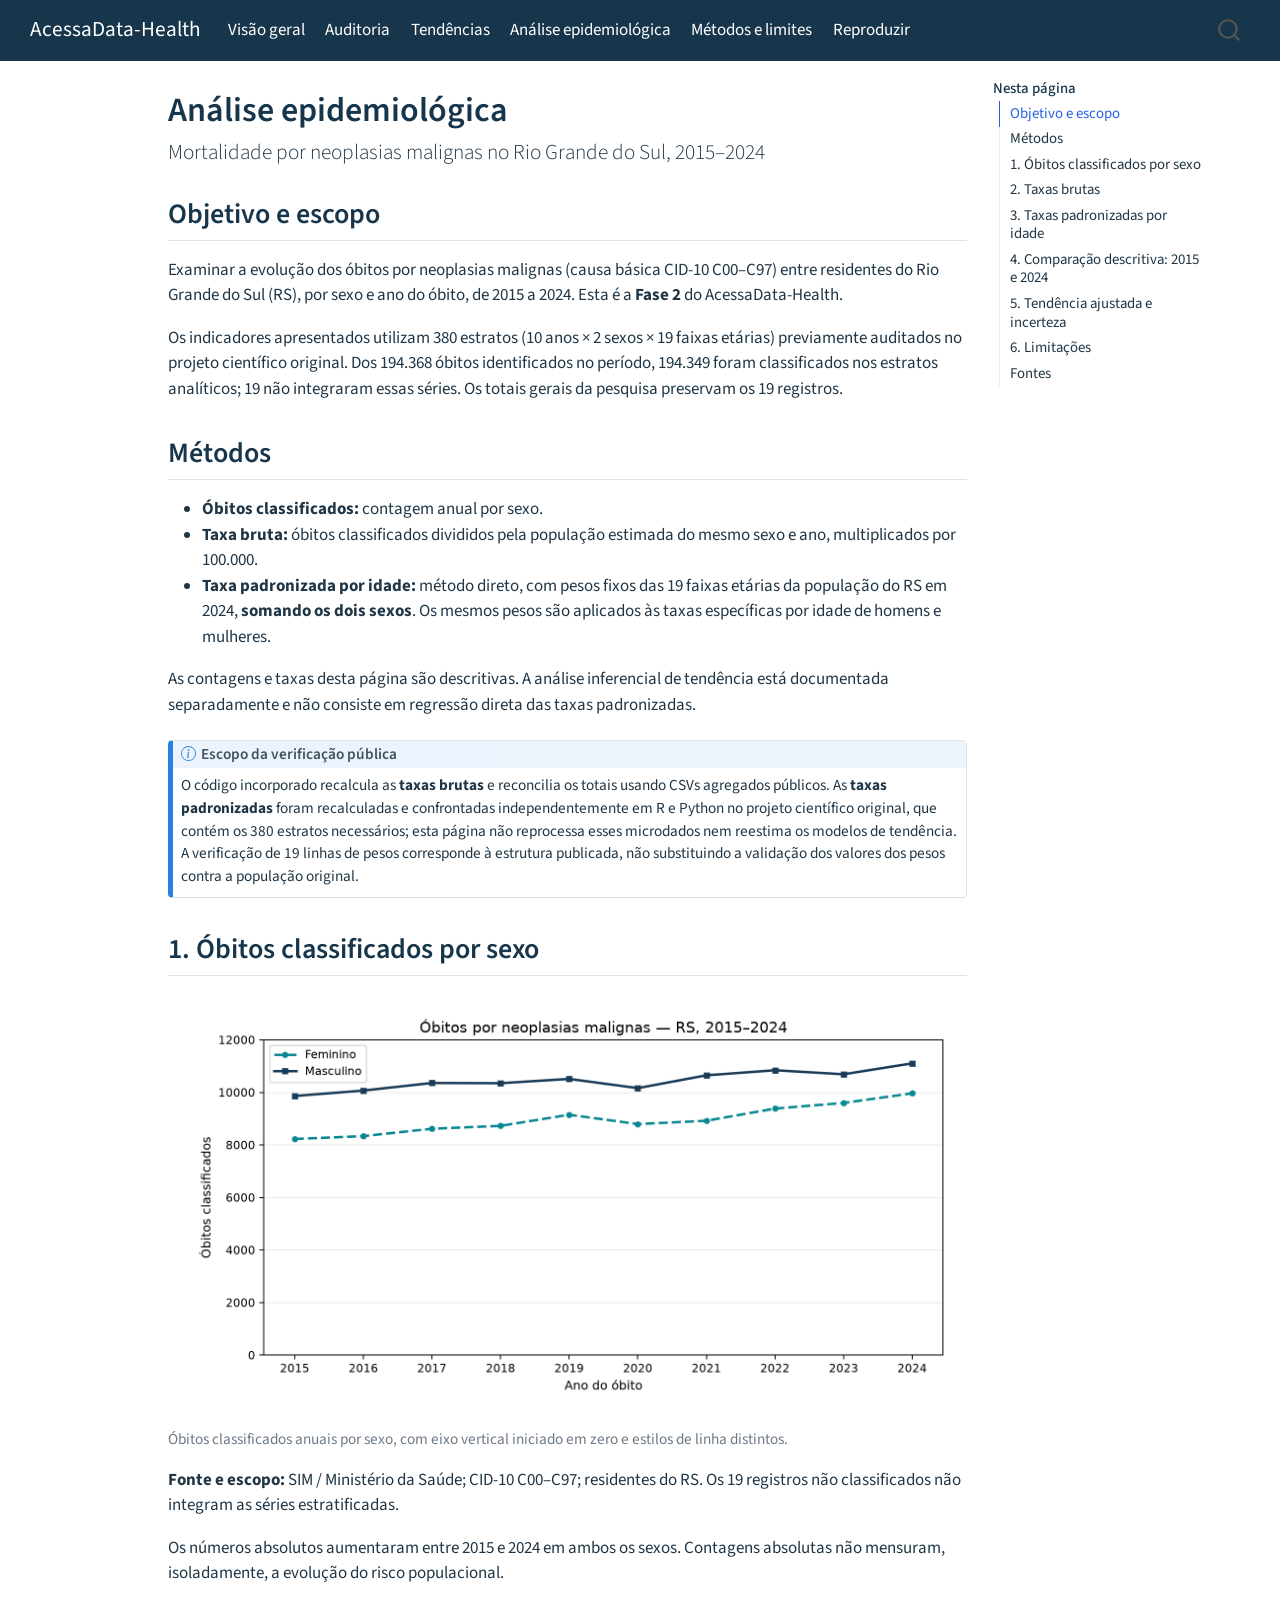
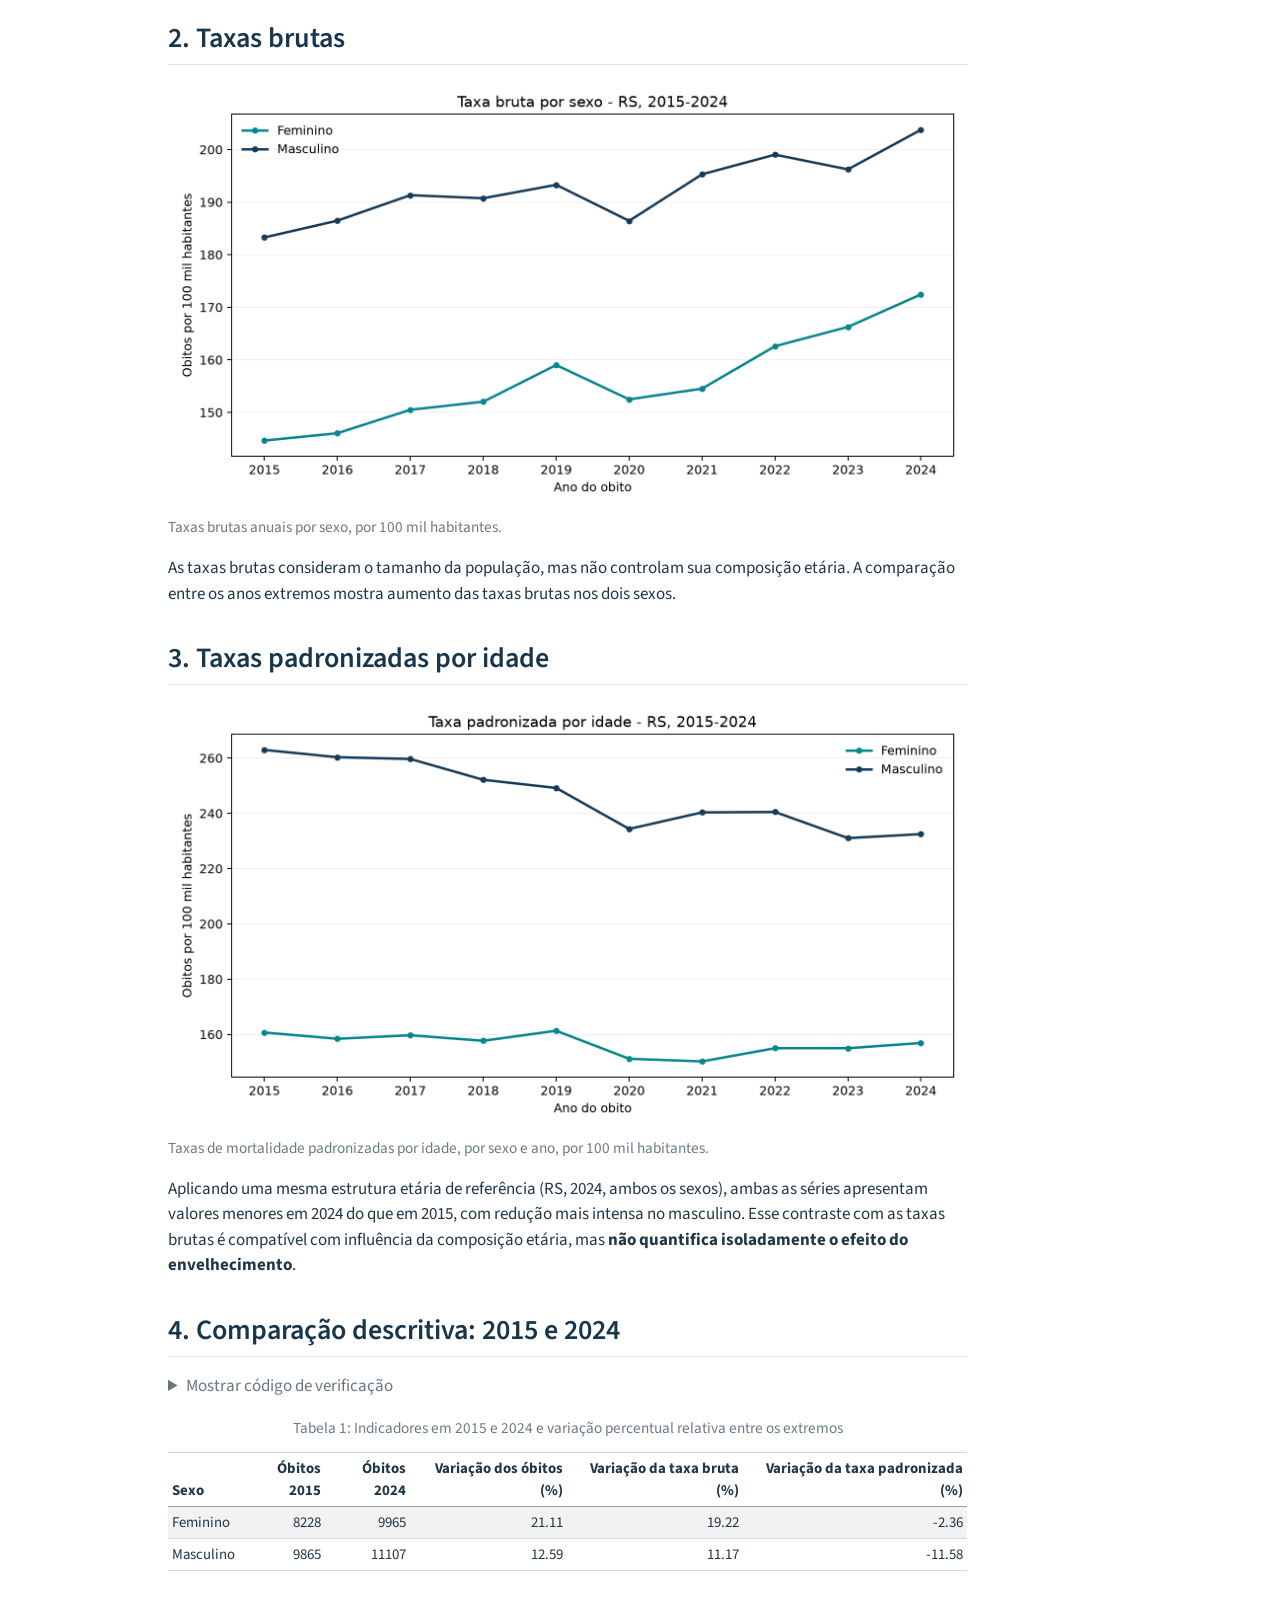
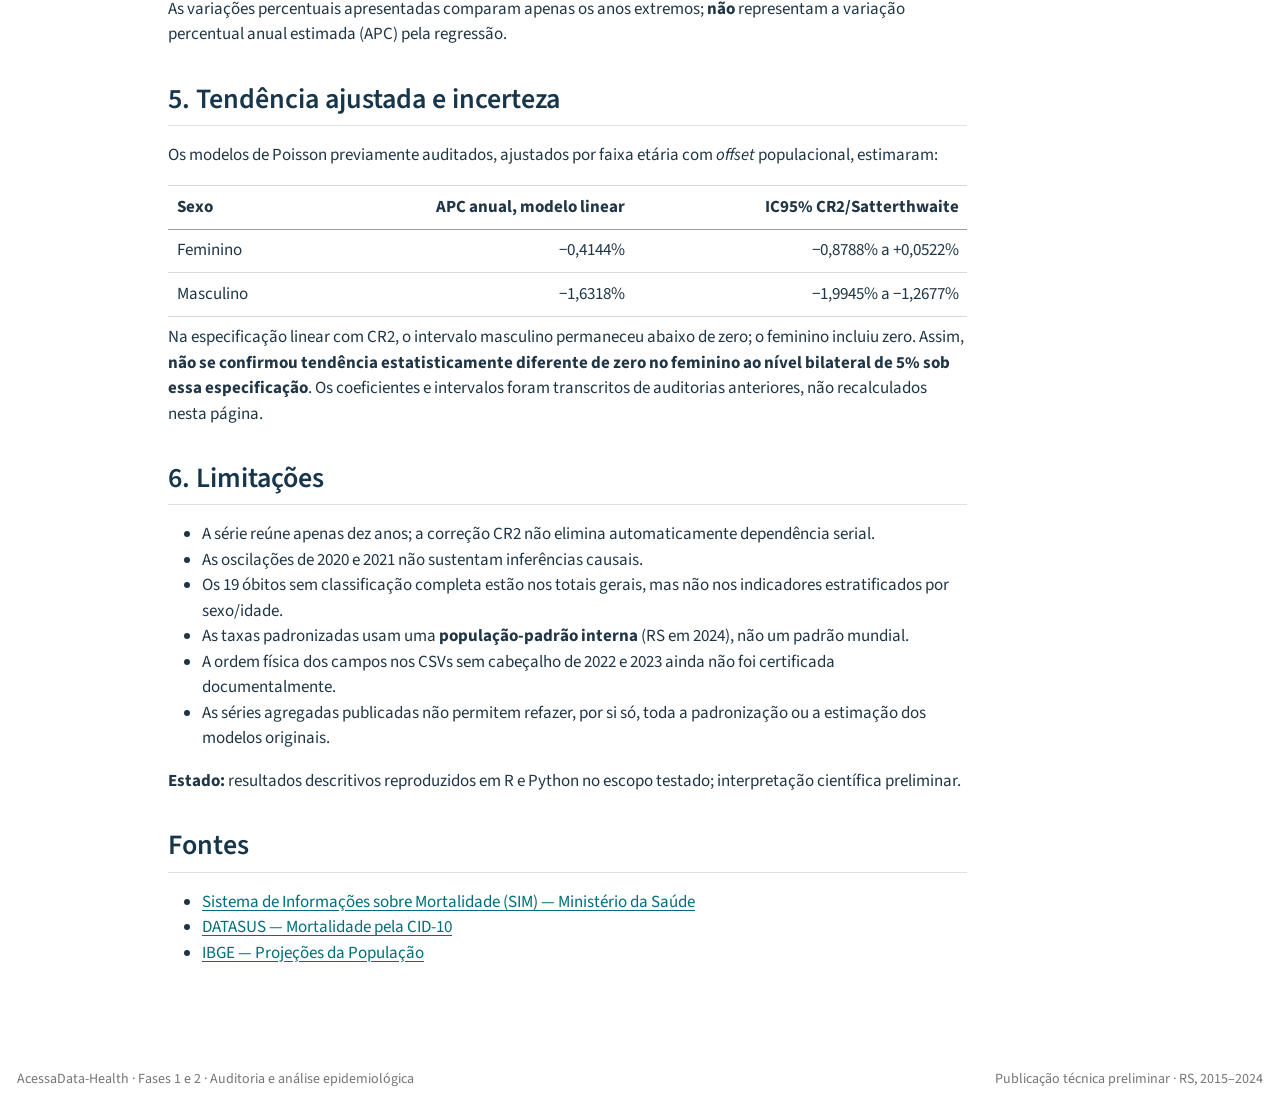
==== commit 1a37734a: "docs(health): consolida documentacao das fases 1 e 2" ====
--- a/docs/analise_epidemiologica.html
+++ b/docs/analise_epidemiologica.html
@@ -859,7 +859,7 @@
 <footer class="footer">
   <div class="nav-footer">
     <div class="nav-footer-left">
-<p>AcessaData-Health · Entrega 01 · Auditoria computacional</p>
+<p>AcessaData-Health · Fases 1 e 2 · Auditoria e análise epidemiológica</p>
 </div>   
     <div class="nav-footer-center">
       &nbsp;
